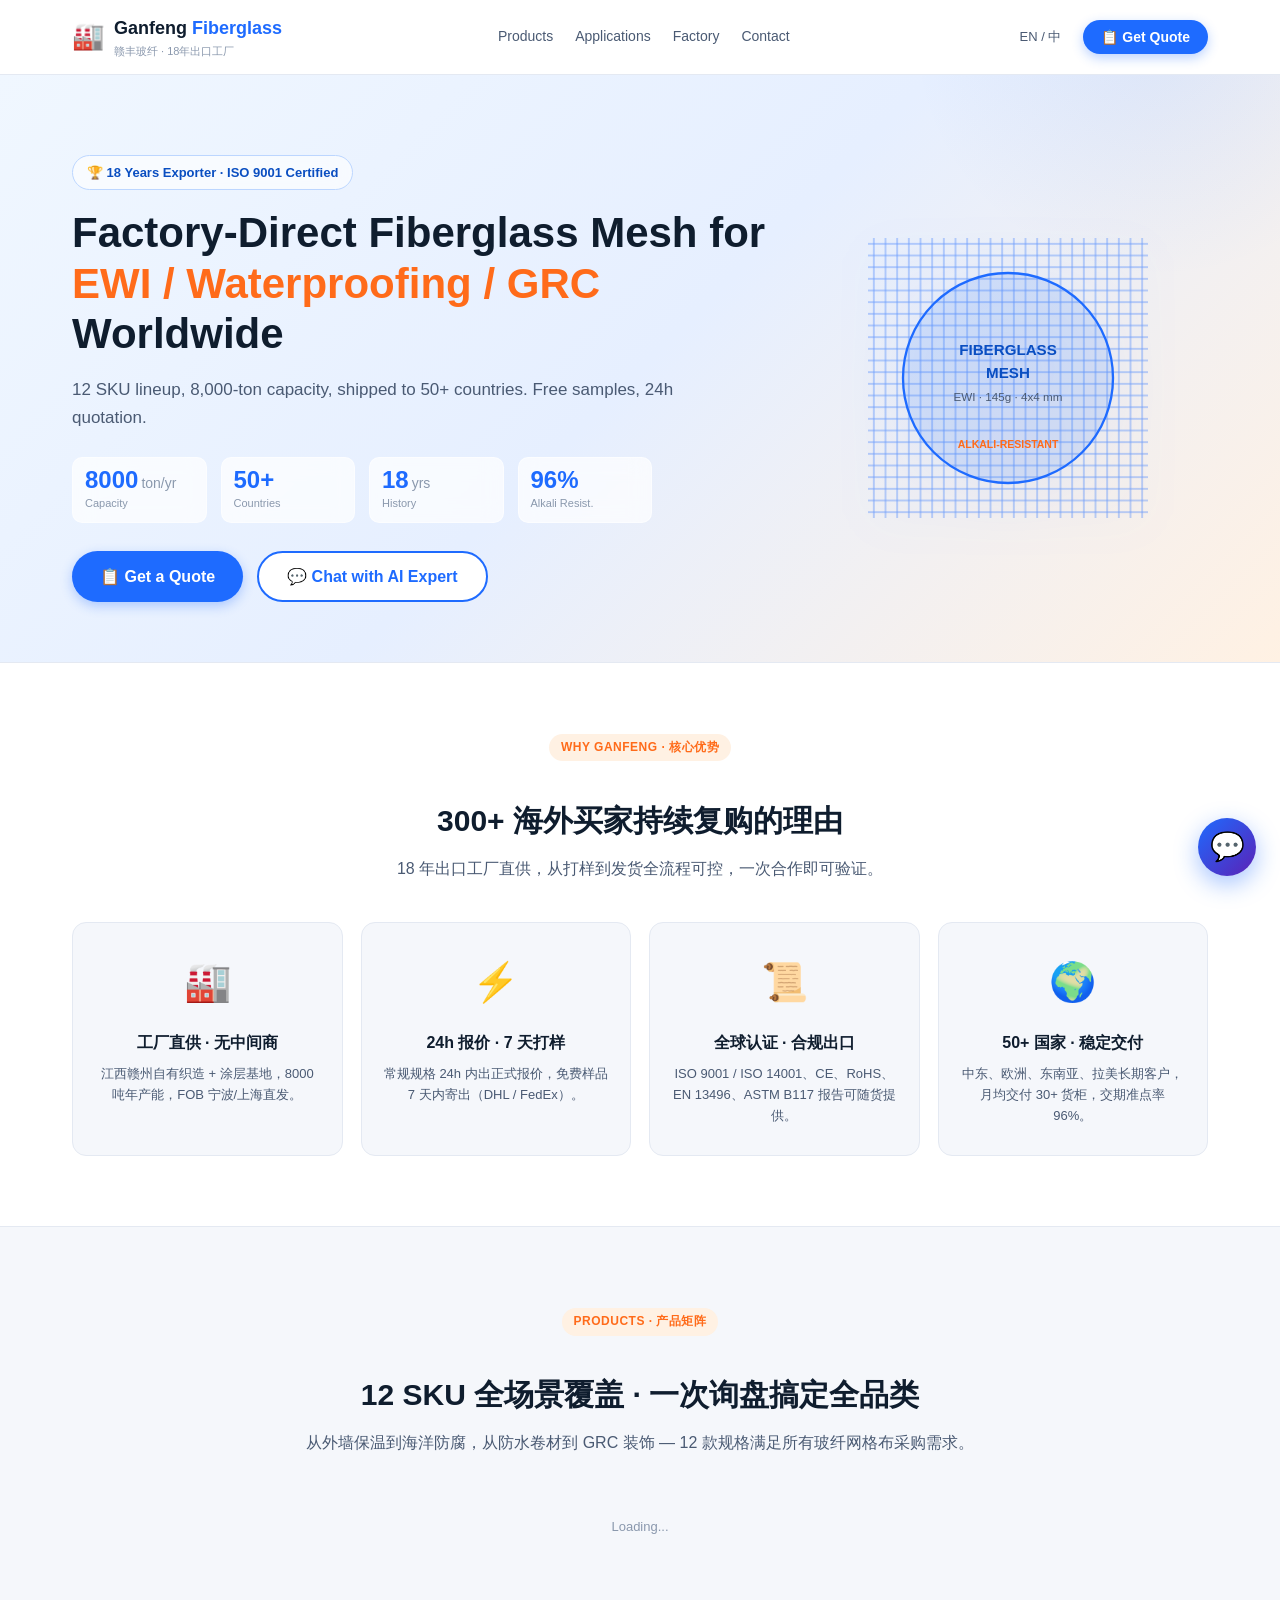
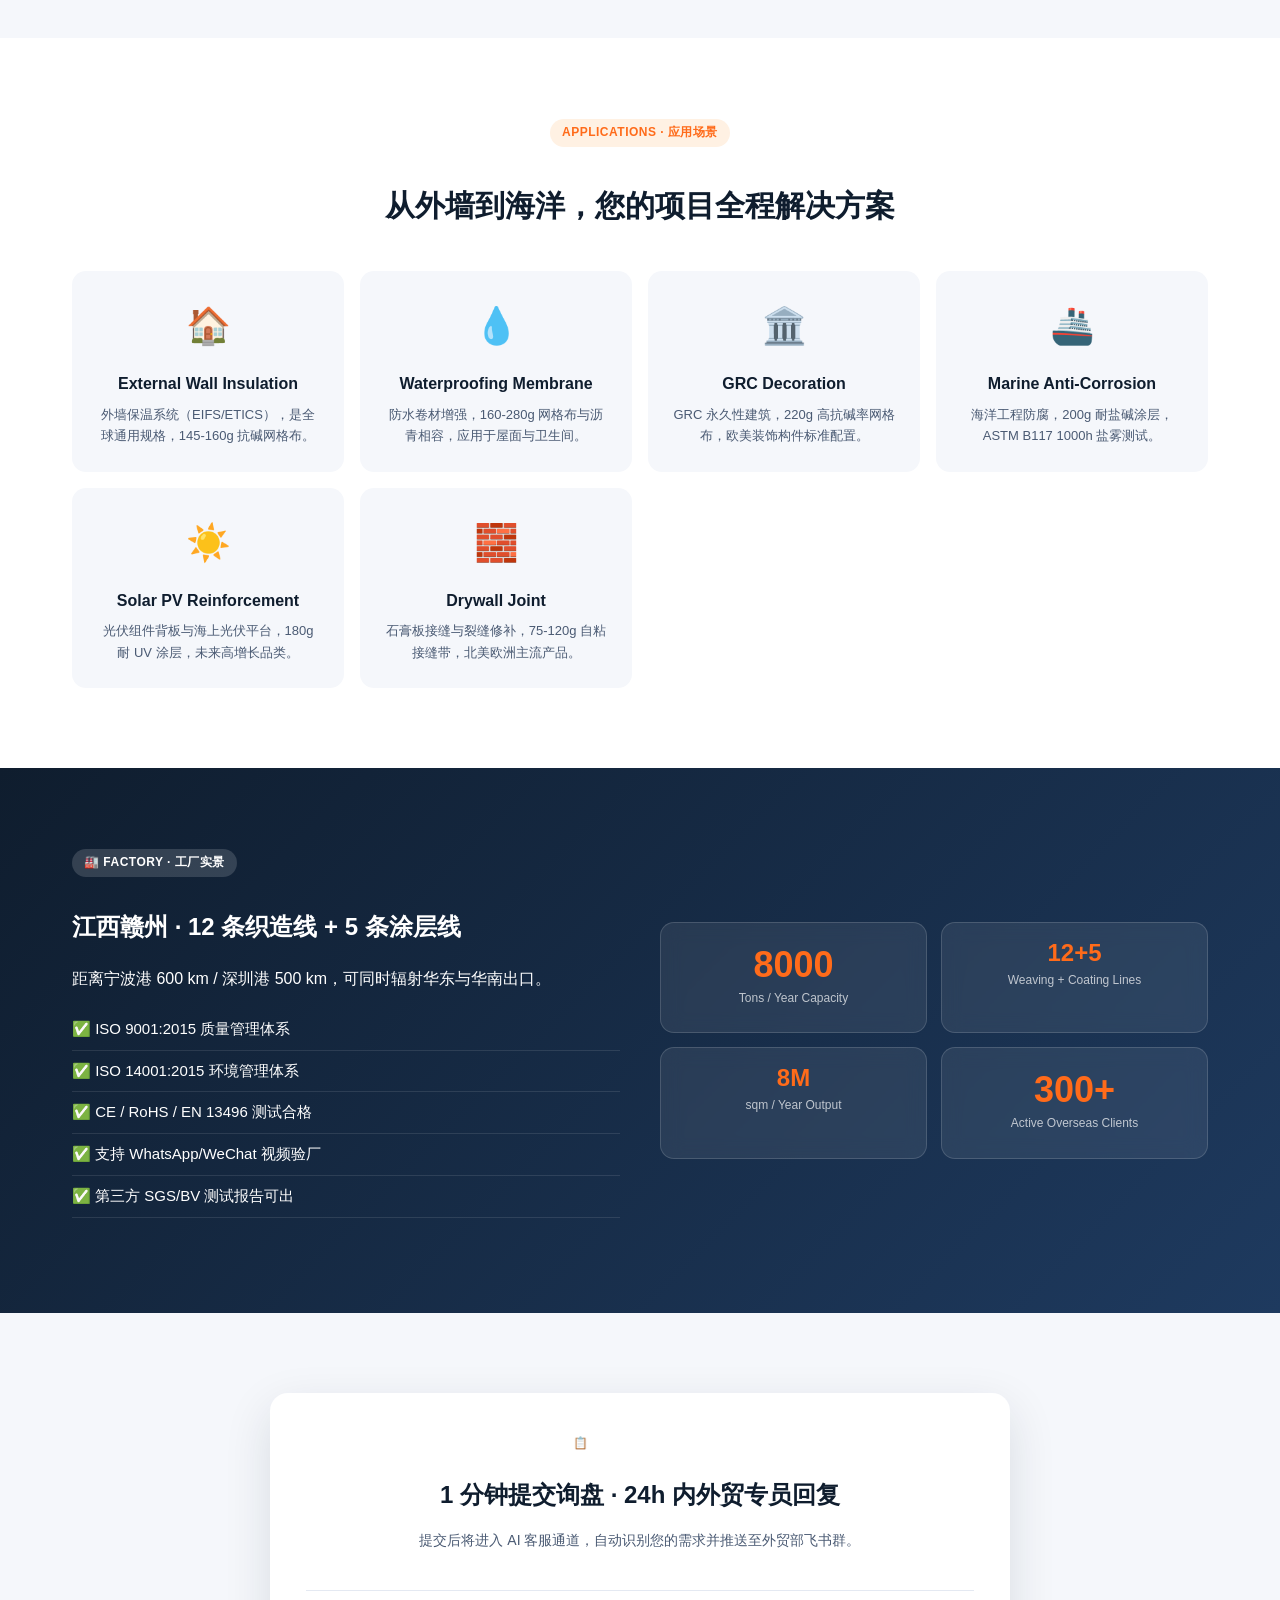
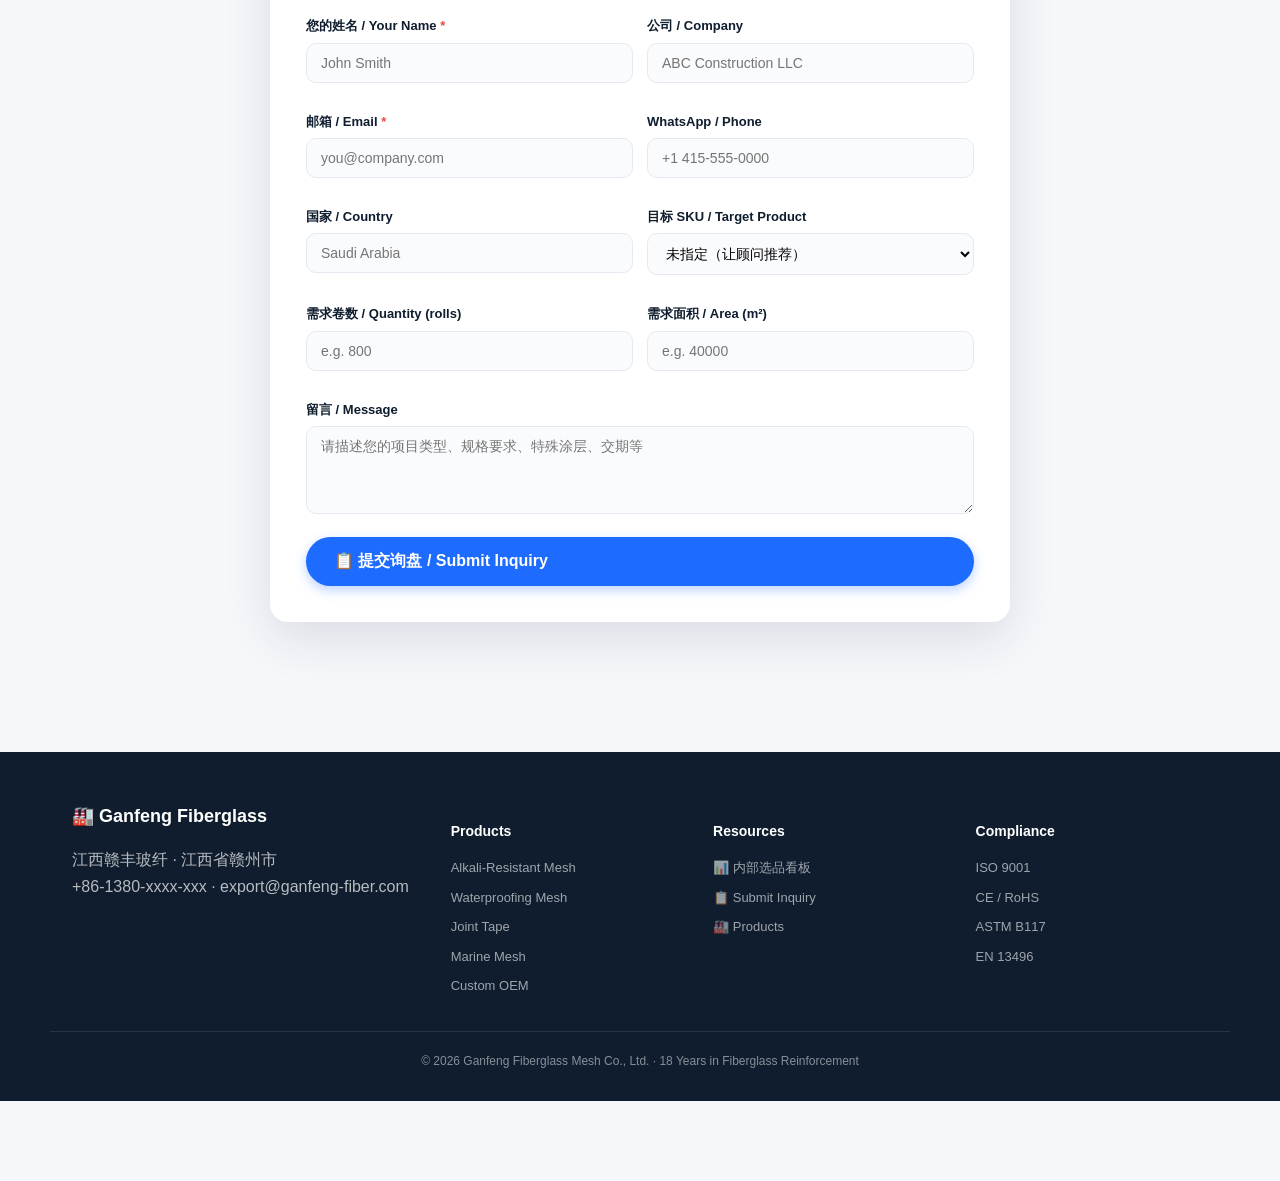
==== templates/index.html @ bb817397 "feat: 赣丰玻纤数据飞轮系统 V1 (Zeabur ready) - Flask 全栈: 独立站 + 管理后台 + 6 个 API - 6 维选品评分引擎 (WEIGHTS 字典 + score_" ====
<!DOCTYPE html>
<html lang="zh-CN">
<head>
<meta charset="UTF-8">
<meta name="viewport" content="width=device-width,initial-scale=1.0">
<meta name="description" content="赣丰玻纤 · 18年玻纤网格布出口工厂，主打外墙保温、防水、GRC、增强等网格布系列。MOQ 200卷起，交期 18 天，FOB 宁波/上海。">
<title>Ganfeng Fiberglass · 赣丰玻纤外贸部</title>
<link rel="stylesheet" href="/static/css/style.css">
</head>
<body>

<!-- ============ HEADER ============ -->
<header class="header">
  <div class="container header-inner">
    <div class="logo">
      <span class="logo-icon">🏭</span>
      <div class="logo-text">
        <div class="logo-name">Ganfeng <span style="color:var(--brand)">Fiberglass</span></div>
        <div class="logo-sub">赣丰玻纤 · 18年出口工厂</div>
      </div>
    </div>
    <nav class="nav-links">
      <a href="#products">Products</a>
      <a href="#scenarios">Applications</a>
      <a href="#factory">Factory</a>
      <a href="#contact">Contact</a>
    </nav>
    <div class="header-actions">
      <button class="btn-ghost" id="lang-toggle">EN / 中</button>
      <button class="btn-primary" onclick="document.getElementById('quote-form').scrollIntoView({behavior:'smooth'})">📋 Get Quote</button>
    </div>
  </div>
</header>

<!-- ============ HERO ============ -->
<section class="hero">
  <div class="container hero-inner">
    <div class="hero-content">
      <span class="hero-badge">🏆 18 Years Exporter · ISO 9001 Certified</span>
      <h1 class="hero-title">
        Factory-Direct Fiberglass Mesh for <span style="color:var(--warm)">EWI / Waterproofing / GRC</span> Worldwide
      </h1>
      <p class="hero-sub">
        12 SKU lineup, 8,000-ton capacity, shipped to 50+ countries. Free samples, 24h quotation.
      </p>
      <div class="hero-stats">
        <div class="stat-item">
          <div class="stat-num">8000<span>ton/yr</span></div>
          <div class="stat-label">Capacity</div>
        </div>
        <div class="stat-item">
          <div class="stat-num">50+</div>
          <div class="stat-label">Countries</div>
        </div>
        <div class="stat-item">
          <div class="stat-num">18<span>yrs</span></div>
          <div class="stat-label">History</div>
        </div>
        <div class="stat-item">
          <div class="stat-num">96%</div>
          <div class="stat-label">Alkali Resist.</div>
        </div>
      </div>
      <div class="hero-cta">
        <button class="btn-primary btn-large" onclick="document.getElementById('quote-form').scrollIntoView({behavior:'smooth'})">
          📋 Get a Quote
        </button>
        <button class="btn-secondary btn-large" onclick="openChat()">
          💬 Chat with AI Expert
        </button>
      </div>
    </div>
    <div class="hero-visual">
      <div class="mesh-illustration">
        <svg viewBox="0 0 240 240" xmlns="http://www.w3.org/2000/svg">
          <defs>
            <pattern id="mesh" width="10" height="10" patternUnits="userSpaceOnUse">
              <path d="M 0 5 L 10 5 M 5 0 L 5 10" stroke="#1e6bff" stroke-width="0.8" opacity="0.6"/>
            </pattern>
          </defs>
          <rect width="240" height="240" fill="url(#mesh)" />
          <circle cx="120" cy="120" r="90" fill="rgba(30,107,255,.12)" stroke="#1e6bff" stroke-width="2"/>
          <text x="120" y="100" text-anchor="middle" font-size="13" font-weight="700" fill="#0a4ec1">FIBERGLASS</text>
          <text x="120" y="120" text-anchor="middle" font-size="13" font-weight="700" fill="#0a4ec1">MESH</text>
          <text x="120" y="140" text-anchor="middle" font-size="10" fill="#4a5a73">EWI · 145g · 4x4 mm</text>
          <text x="120" y="180" text-anchor="middle" font-size="9" fill="#ff6b1a" font-weight="700">ALKALI-RESISTANT</text>
        </svg>
      </div>
    </div>
  </div>
</section>

<!-- ============ WHY CHOOSE US ============ -->
<section class="why-us" id="why-us">
  <div class="container">
    <div class="section-head">
      <span class="section-tag">WHY GANFENG · 核心优势</span>
      <h2>300+ 海外买家持续复购的理由</h2>
      <p>18 年出口工厂直供，从打样到发货全流程可控，一次合作即可验证。</p>
    </div>
    <div class="why-grid">
      <div class="why-card">
        <div class="why-icon">🏭</div>
        <h3>工厂直供 · 无中间商</h3>
        <p>江西赣州自有织造 + 涂层基地，8000 吨年产能，FOB 宁波/上海直发。</p>
      </div>
      <div class="why-card">
        <div class="why-icon">⚡</div>
        <h3>24h 报价 · 7 天打样</h3>
        <p>常规规格 24h 内出正式报价，免费样品 7 天内寄出（DHL / FedEx）。</p>
      </div>
      <div class="why-card">
        <div class="why-icon">📜</div>
        <h3>全球认证 · 合规出口</h3>
        <p>ISO 9001 / ISO 14001、CE、RoHS、EN 13496、ASTM B117 报告可随货提供。</p>
      </div>
      <div class="why-card">
        <div class="why-icon">🌍</div>
        <h3>50+ 国家 · 稳定交付</h3>
        <p>中东、欧洲、东南亚、拉美长期客户，月均交付 30+ 货柜，交期准点率 96%。</p>
      </div>
    </div>
  </div>
</section>

<!-- ============ PRODUCTS ============ -->
<section class="products" id="products">
  <div class="container">
    <div class="section-head">
      <span class="section-tag">PRODUCTS · 产品矩阵</span>
      <h2>12 SKU 全场景覆盖 · 一次询盘搞定全品类</h2>
      <p>从外墙保温到海洋防腐，从防水卷材到 GRC 装饰 — 12 款规格满足所有玻纤网格布采购需求。</p>
    </div>
    <div id="products-grid" class="products-grid">
      <div class="loading">Loading...</div>
    </div>
  </div>
</section>

<!-- ============ SCENARIOS ============ -->
<section class="scenarios" id="scenarios">
  <div class="container">
    <div class="section-head">
      <span class="section-tag">APPLICATIONS · 应用场景</span>
      <h2>从外墙到海洋，您的项目全程解决方案</h2>
    </div>
    <div class="scenarios-grid">
      <div class="scenario-card">
        <div class="scenario-icon">🏠</div>
        <h3>External Wall Insulation</h3>
        <p>外墙保温系统（EIFS/ETICS），是全球通用规格，145-160g 抗碱网格布。</p>
      </div>
      <div class="scenario-card">
        <div class="scenario-icon">💧</div>
        <h3>Waterproofing Membrane</h3>
        <p>防水卷材增强，160-280g 网格布与沥青相容，应用于屋面与卫生间。</p>
      </div>
      <div class="scenario-card">
        <div class="scenario-icon">🏛️</div>
        <h3>GRC Decoration</h3>
        <p>GRC 永久性建筑，220g 高抗碱率网格布，欧美装饰构件标准配置。</p>
      </div>
      <div class="scenario-card">
        <div class="scenario-icon">🚢</div>
        <h3>Marine Anti-Corrosion</h3>
        <p>海洋工程防腐，200g 耐盐碱涂层，ASTM B117 1000h 盐雾测试。</p>
      </div>
      <div class="scenario-card">
        <div class="scenario-icon">☀️</div>
        <h3>Solar PV Reinforcement</h3>
        <p>光伏组件背板与海上光伏平台，180g 耐 UV 涂层，未来高增长品类。</p>
      </div>
      <div class="scenario-card">
        <div class="scenario-icon">🧱</div>
        <h3>Drywall Joint</h3>
        <p>石膏板接缝与裂缝修补，75-120g 自粘接缝带，北美欧洲主流产品。</p>
      </div>
    </div>
  </div>
</section>

<!-- ============ FACTORY ============ -->
<section class="factory" id="factory">
  <div class="container">
    <div class="factory-grid">
      <div class="factory-text">
        <span class="section-tag">🏭 FACTORY · 工厂实景</span>
        <h2>江西赣州 · 12 条织造线 + 5 条涂层线</h2>
        <p>距离宁波港 600 km / 深圳港 500 km，可同时辐射华东与华南出口。</p>
        <ul class="factory-list">
          <li>✅ ISO 9001:2015 质量管理体系</li>
          <li>✅ ISO 14001:2015 环境管理体系</li>
          <li>✅ CE / RoHS / EN 13496 测试合格</li>
          <li>✅ 支持 WhatsApp/WeChat 视频验厂</li>
          <li>✅ 第三方 SGS/BV 测试报告可出</li>
        </ul>
      </div>
      <div class="factory-cards">
        <div class="card-floating">
          <div class="cf-num">8000</div>
          <div class="cf-label">Tons / Year Capacity</div>
        </div>
        <div class="card-floating small">
          <div class="cf-num">12+5</div>
          <div class="cf-label">Weaving + Coating Lines</div>
        </div>
        <div class="card-floating small">
          <div class="cf-num">8M</div>
          <div class="cf-label">sqm / Year Output</div>
        </div>
        <div class="card-floating">
          <div class="cf-num">300+</div>
          <div class="cf-label">Active Overseas Clients</div>
        </div>
      </div>
    </div>
  </div>
</section>

<!-- ============ QUOTE FORM ============ -->
<section class="quote" id="contact">
  <div class="container">
    <div class="quote-card" id="quote-form">
      <div class="quote-head">
        <span class="section-tag" style="background:rgba(255,255,255,.2);color:#fff">📋 INQUIRY · 询盘表单</span>
        <h2>1 分钟提交询盘 · 24h 内外贸专员回复</h2>
        <p>提交后将进入 AI 客服通道，自动识别您的需求并推送至外贸部飞书群。</p>
      </div>
      <form id="inquiryForm">
        <div class="form-row">
          <div class="form-group">
            <label>您的姓名 / Your Name <span>*</span></label>
            <input type="text" name="name" required placeholder="John Smith">
          </div>
          <div class="form-group">
            <label>公司 / Company</label>
            <input type="text" name="company" placeholder="ABC Construction LLC">
          </div>
        </div>
        <div class="form-row">
          <div class="form-group">
            <label>邮箱 / Email <span>*</span></label>
            <input type="email" name="email" required placeholder="you@company.com">
          </div>
          <div class="form-group">
            <label>WhatsApp / Phone</label>
            <input type="text" name="phone" placeholder="+1 415-555-0000">
          </div>
        </div>
        <div class="form-row">
          <div class="form-group">
            <label>国家 / Country</label>
            <input type="text" name="country" placeholder="Saudi Arabia">
          </div>
          <div class="form-group">
            <label>目标 SKU / Target Product</label>
            <select name="sku" id="sku-select">
              <option value="">未指定（让顾问推荐）</option>
            </select>
          </div>
        </div>
        <div class="form-row">
          <div class="form-group">
            <label>需求卷数 / Quantity (rolls)</label>
            <input type="number" name="quantity_rolls" placeholder="e.g. 800">
          </div>
          <div class="form-group">
            <label>需求面积 / Area (m²)</label>
            <input type="number" name="quantity_sqm" placeholder="e.g. 40000">
          </div>
        </div>
        <div class="form-group">
          <label>留言 / Message</label>
          <textarea name="message" rows="4" placeholder="请描述您的项目类型、规格要求、特殊涂层、交期等"></textarea>
        </div>
        <button type="submit" class="btn-primary btn-large" style="width:100%">
          📋 提交询盘 / Submit Inquiry
        </button>
        <div id="inquiry-result" class="inquiry-result"></div>
      </form>
    </div>
  </div>
</section>

<!-- ============ FOOTER ============ -->
<footer class="footer">
  <div class="container footer-grid">
    <div>
      <div class="footer-brand">🏭 Ganfeng Fiberglass</div>
      <p>江西赣丰玻纤 · 江西省赣州市<br>
      +86-1380-xxxx-xxx · export@ganfeng-fiber.com</p>
    </div>
    <div>
      <h4>Products</h4>
      <a href="#products">Alkali-Resistant Mesh</a>
      <a href="#products">Waterproofing Mesh</a>
      <a href="#products">Joint Tape</a>
      <a href="#products">Marine Mesh</a>
      <a href="#products">Custom OEM</a>
    </div>
    <div>
      <h4>Resources</h4>
      <a href="/admin">📊 内部选品看板</a>
      <a href="#contact">📋 Submit Inquiry</a>
      <a href="#products">🏭 Products</a>
    </div>
    <div>
      <h4>Compliance</h4>
      <a>ISO 9001</a>
      <a>CE / RoHS</a>
      <a>ASTM B117</a>
      <a>EN 13496</a>
    </div>
  </div>
  <div class="container footer-meta">
    © 2026 Ganfeng Fiberglass Mesh Co., Ltd. · 18 Years in Fiberglass Reinforcement
  </div>
</footer>

<!-- ============ CHATBOT FLOATING ============ -->
<div id="chat-fab" class="chat-fab" onclick="toggleChat()">
  💬
</div>

<div id="chat-window" class="chat-window">
  <div class="chat-header">
    <div>
      <div class="chat-title">🤖 Ganfeng AI Expert</div>
      <div class="chat-status">● Online · 24h Replies</div>
    </div>
    <button class="chat-close" onclick="toggleChat()">×</button>
  </div>
  <div id="chat-messages" class="chat-messages">
    <div class="msg msg-bot">
      <div class="msg-content">
        👋 Hi! I'm Ganfeng's AI assistant. Ask me about <strong>products, MOQ, samples, lead time, certifications, payment, shipping</strong> — or any question about fiberglass mesh.
        <br><br>
        您可以问我 <strong>产品 / 报价 / 样品 / 交期 / 认证</strong> 等任何问题。
      </div>
    </div>
  </div>
  <div class="chat-quick">
    <button onclick="chatQuick('145g mesh MOQ?')">MOQ 145g?</button>
    <button onclick="chatQuick('Free samples?')">Free Samples?</button>
    <button onclick="chatQuick('Lead time to Saudi')">Lead Time</button>
    <button onclick="chatQuick('Certifications?')">Certs</button>
  </div>
  <form id="chat-form" class="chat-input-row">
    <input type="text" id="chat-input" placeholder="Type your question..." autocomplete="off">
    <button type="submit" class="btn-primary">Send</button>
  </form>
</div>

<script src="/static/js/app.js"></script>
<script src="/static/js/chatbot.js"></script>
</body>
</html>
---- static/css/style.css ----
/* ============================================
   Ganfeng Fiberglass · 独立站全站样式
   原创设计，颜色体系和组件均自定义
   ============================================ */

:root{
  --bg:#f5f7fb;
  --surface:#ffffff;
  --ink:#0f1d2e;
  --ink-2:#4a5a73;
  --ink-3:#8a98ad;
  --line:#e4e9f2;
  --brand:#1e6bff;
  --brand-2:#0a4ec1;
  --brand-light:#e6efff;
  --warm:#ff6b1a;
  --warm-light:#fff1e3;
  --green:#10b981;
  --green-light:#dff7ed;
  --amber:#f59e0b;
  --purple:#8b5cf6;
  --shadow:0 4px 18px rgba(15,29,46,.06);
  --shadow-lg:0 16px 48px rgba(15,29,46,.12);
  --radius:12px;
  --radius-lg:18px;
}

*{box-sizing:border-box}
html,body{margin:0;padding:0;background:var(--bg);color:var(--ink);font-family:-apple-system,BlinkMacSystemFont,"PingFang SC","Microsoft YaHei",sans-serif;line-height:1.65;-webkit-font-smoothing:antialiased}
body{padding-bottom:80px}
a{color:var(--brand);text-decoration:none}
a:hover{text-decoration:underline}
img{max-width:100%}
button{cursor:pointer;font-family:inherit;border:none;background:none}

.container{max-width:1180px;margin:0 auto;padding:0 22px}

/* ===== Buttons ===== */
.btn-primary{display:inline-flex;align-items:center;gap:6px;padding:9px 18px;border-radius:24px;
  background:var(--brand);color:#fff;font-weight:600;font-size:14px;transition:.2s;
  box-shadow:0 4px 12px rgba(30,107,255,.3)}
.btn-primary:hover{background:var(--brand-2);transform:translateY(-1px);box-shadow:0 6px 16px rgba(30,107,255,.4)}
.btn-secondary{display:inline-flex;align-items:center;gap:6px;padding:9px 18px;border-radius:24px;
  background:#fff;color:var(--brand);font-weight:600;font-size:14px;border:2px solid var(--brand);transition:.2s}
.btn-secondary:hover{background:var(--brand-light)}
.btn-ghost{display:inline-flex;align-items:center;gap:4px;padding:7px 14px;border-radius:20px;
  background:transparent;color:var(--ink-2);font-size:13px;font-weight:500}
.btn-ghost:hover{background:var(--line)}
.btn-large{padding:14px 28px;font-size:16px;border-radius:28px}

/* ===== Header ===== */
.header{position:sticky;top:0;background:rgba(255,255,255,.95);backdrop-filter:blur(12px);
  border-bottom:1px solid var(--line);z-index:100;padding:14px 0}
.header-inner{display:flex;align-items:center;gap:24px}
.logo{display:flex;align-items:center;gap:10px;font-size:18px;font-weight:800}
.logo-icon{font-size:26px}
.logo-name{color:var(--ink)}
.logo-sub{font-size:11px;color:var(--ink-3);font-weight:400;margin-top:-2px}
.nav-links{flex:1;display:flex;gap:22px;justify-content:center}
.nav-links a{color:var(--ink-2);font-size:14px;font-weight:500}
.nav-links a:hover{color:var(--brand);text-decoration:none}
.header-actions{display:flex;gap:8px}
@media(max-width:900px){.nav-links{display:none}}

/* ===== Hero ===== */
.hero{background:linear-gradient(135deg,#f0f7ff 0%,#e6efff 50%,#fff1e3 100%);
  padding:80px 0 60px;position:relative;overflow:hidden}
.hero::before{content:"";position:absolute;top:-50%;right:-10%;width:500px;height:500px;
  background:radial-gradient(circle,rgba(30,107,255,.08) 0%,transparent 70%);border-radius:50%}
.hero-inner{display:grid;grid-template-columns:1.4fr .8fr;gap:36px;align-items:center;position:relative}
@media(max-width:900px){.hero-inner{grid-template-columns:1fr}}
.hero-badge{display:inline-block;background:rgba(255,255,255,.6);backdrop-filter:blur(10px);
  padding:6px 14px;border-radius:20px;font-size:13px;font-weight:600;color:var(--brand-2);margin-bottom:18px;border:1px solid #bcd6ff}
.hero-title{font-size:42px;font-weight:800;line-height:1.2;margin:0 0 14px}
@media(max-width:700px){.hero-title{font-size:30px}}
.hero-sub{font-size:17px;color:var(--ink-2);max-width:620px;margin-bottom:24px}
.hero-stats{display:grid;grid-template-columns:repeat(4,1fr);gap:14px;margin-bottom:28px;max-width:580px}
@media(max-width:700px){.hero-stats{grid-template-columns:repeat(2,1fr)}}
.stat-item{background:rgba(255,255,255,.7);backdrop-filter:blur(10px);border-radius:10px;padding:10px 12px;border:1px solid rgba(255,255,255,.5)}
.stat-num{font-size:24px;font-weight:800;color:var(--brand);line-height:1}
.stat-num span{font-size:14px;font-weight:500;color:var(--ink-3);margin-left:3px}
.stat-label{font-size:11px;color:var(--ink-3);margin-top:2px}
.hero-cta{display:flex;gap:14px;flex-wrap:wrap}
.mesh-illustration{display:flex;justify-content:center;align-items:center}
.mesh-illustration svg{max-width:280px;filter:drop-shadow(0 8px 24px rgba(30,107,255,.2))}

/* ===== Why Choose Us ===== */
.why-us{padding:70px 0;background:#fff;border-top:1px solid var(--line);border-bottom:1px solid var(--line)}
.why-grid{display:grid;grid-template-columns:repeat(4,1fr);gap:18px}
@media(max-width:900px){.why-grid{grid-template-columns:repeat(2,1fr)}}
@media(max-width:500px){.why-grid{grid-template-columns:1fr}}
.why-card{background:var(--bg);border-radius:14px;padding:28px 22px;border:1px solid var(--line);transition:.2s;text-align:center}
.why-card:hover{border-color:var(--brand);transform:translateY(-3px);box-shadow:var(--shadow)}
.why-icon{font-size:38px;margin-bottom:12px}
.why-card h3{font-size:16px;font-weight:700;margin-bottom:8px;color:var(--ink)}
.why-card p{font-size:13px;color:var(--ink-2);margin:0;line-height:1.6}

/* ===== Sourcing Preview (deprecated: now internal only in /admin) ===== */
.sourcing-preview{padding:50px 0;background:#fff;border-top:1px solid var(--line);border-bottom:1px solid var(--line)}
.sourcing-inner{text-align:center}
.sp-tag{display:inline-block;background:var(--brand-light);color:var(--brand);padding:5px 12px;border-radius:20px;font-size:12px;font-weight:600;margin-bottom:10px}
.sp-title{font-size:28px;font-weight:800;margin-bottom:8px}
.sp-sub{color:var(--ink-2);margin-bottom:30px}
.sp-list{display:grid;grid-template-columns:repeat(auto-fit,minmax(220px,1fr));gap:14px;max-width:1000px;margin:0 auto 24px;text-align:left}
.sp-card{background:var(--bg);border-radius:10px;padding:14px;border:1px solid var(--line);transition:.2s;cursor:pointer}
.sp-card:hover{border-color:var(--brand);transform:translateY(-2px);box-shadow:var(--shadow)}
.sp-rank{display:inline-block;background:var(--brand);color:#fff;border-radius:50%;width:24px;height:24px;text-align:center;line-height:24px;font-size:12px;font-weight:700;margin-bottom:8px}
.sp-rank.gold{background:var(--warm)}
.sp-rank.silver{background:#94a3b8}
.sp-rank.bronze{background:#b45309}
.sp-name{font-size:13px;font-weight:600;color:var(--ink);margin-bottom:6px;line-height:1.4}
.sp-score{font-size:22px;font-weight:800;color:var(--brand);line-height:1}
.sp-tag2{display:inline-block;background:var(--warm-light);color:var(--warm);padding:2px 8px;border-radius:4px;font-size:10px;font-weight:600;margin-left:4px}
.sp-tier{font-size:11px;color:var(--ink-3);margin-top:4px}
.sp-more{display:inline-block;color:var(--brand);font-weight:600;font-size:14px}
.sp-more:hover{text-decoration:underline}

/* ===== Section Common ===== */
.section-head{text-align:center;margin-bottom:40px}
.section-tag{display:inline-block;background:var(--warm-light);color:var(--warm);padding:4px 12px;border-radius:20px;font-size:12px;font-weight:700;letter-spacing:.5px;margin-bottom:10px}
.section-head h2{font-size:30px;font-weight:800;margin-bottom:10px}
.section-head p{color:var(--ink-2);max-width:680px;margin:0 auto}

/* ===== Products ===== */
.products{padding:80px 0}
.products-grid{display:grid;grid-template-columns:repeat(auto-fit,minmax(280px,1fr));gap:18px}
.product-card{background:#fff;border:1px solid var(--line);border-radius:14px;padding:20px;transition:.2s;position:relative}
.product-card:hover{border-color:var(--brand);box-shadow:var(--shadow-lg);transform:translateY(-3px)}
.product-card .pc-sku{font-size:11px;color:var(--ink-3);font-family:monospace;background:var(--bg);padding:2px 6px;border-radius:4px;display:inline-block;margin-bottom:8px}
.product-card .pc-name{font-size:15px;font-weight:700;color:var(--ink);margin-bottom:10px;line-height:1.4}
.product-card .pc-spec{display:grid;grid-template-columns:1fr 1fr;gap:6px;font-size:12px;color:var(--ink-2);margin-bottom:12px}
.product-card .pc-spec div{display:flex;justify-content:space-between;padding:5px 0;border-bottom:1px dashed var(--line)}
.product-card .pc-spec div:last-child{border-bottom:none}
.product-card .pc-spec strong{color:var(--ink);font-weight:600}
.pc-tag-row{display:flex;flex-wrap:wrap;gap:4px;margin-bottom:12px}
.pc-tag{font-size:10px;background:var(--bg);color:var(--ink-2);padding:2px 7px;border-radius:3px}
.pc-tag.app{background:var(--green-light);color:var(--green)}
.pc-action{display:flex;justify-content:space-between;align-items:center;padding-top:10px;border-top:1px solid var(--line)}
.pc-price{font-size:13px}
.pc-price strong{color:var(--brand);font-size:15px}
.pc-moq{font-size:11px;color:var(--ink-3)}
.pc-quote{font-size:12px;font-weight:600;color:var(--brand)}

/* ===== Scenarios ===== */
.scenarios{padding:80px 0;background:#fff}
.scenarios-grid{display:grid;grid-template-columns:repeat(auto-fit,minmax(220px,1fr));gap:16px}
.scenario-card{background:var(--bg);border-radius:14px;padding:24px;text-align:center;border:1px solid transparent;transition:.2s}
.scenario-card:hover{background:#fff;border-color:var(--brand);transform:translateY(-3px);box-shadow:var(--shadow)}
.scenario-icon{font-size:36px;margin-bottom:10px}
.scenario-card h3{font-size:16px;font-weight:700;margin-bottom:6px}
.scenario-card p{font-size:13px;color:var(--ink-2);margin:0}

/* ===== Factory ===== */
.factory{padding:80px 0;background:linear-gradient(135deg,#0f1d2e 0%,#1e3a5f 100%);color:#fff}
.factory .section-tag{background:rgba(255,255,255,.15);color:#fff}
.factory .section-head{text-align:left}
.factory .section-head h2{color:#fff}
.factory .section-head p{color:rgba(255,255,255,.8)}
.factory-grid{display:grid;grid-template-columns:1fr 1fr;gap:40px;align-items:center}
@media(max-width:900px){.factory-grid{grid-template-columns:1fr}}
.factory-list{list-style:none;padding:0;font-size:15px}
.factory-list li{padding:8px 0;border-bottom:1px solid rgba(255,255,255,.1)}
.factory-cards{display:grid;grid-template-columns:1fr 1fr;gap:14px}
.card-floating{background:rgba(255,255,255,.08);backdrop-filter:blur(10px);border:1px solid rgba(255,255,255,.15);border-radius:14px;padding:24px;text-align:center}
.card-floating.small{padding:18px}
.cf-num{font-size:36px;font-weight:800;color:var(--warm);line-height:1}
.card-floating.small .cf-num{font-size:24px}
.cf-label{font-size:12px;color:rgba(255,255,255,.7);margin-top:6px}

/* ===== Quote ===== */
.quote{padding:80px 0;background:var(--bg)}
.quote-card{background:#fff;border-radius:18px;padding:36px;box-shadow:var(--shadow-lg);max-width:740px;margin:0 auto}
.quote-head{text-align:center;margin-bottom:24px;padding-bottom:24px;border-bottom:1px solid var(--line)}
.quote-head h2{font-size:24px;margin:8px 0 6px}
.quote-head p{color:var(--ink-2);font-size:14px}
.form-row{display:grid;grid-template-columns:1fr 1fr;gap:14px;margin-bottom:14px}
@media(max-width:700px){.form-row{grid-template-columns:1fr}}
.form-group{margin-bottom:14px}
.form-group label{display:block;font-size:13px;font-weight:600;color:var(--ink);margin-bottom:6px}
.form-group label span{color:#ef4444}
.form-group input, .form-group select, .form-group textarea{
  width:100%;padding:11px 14px;border:1px solid var(--line);border-radius:10px;
  font-size:14px;font-family:inherit;transition:.2s;background:#fafbfd
}
.form-group input:focus, .form-group select:focus, .form-group textarea:focus{
  outline:none;border-color:var(--brand);background:#fff;box-shadow:0 0 0 3px rgba(30,107,255,.1)
}
.form-group textarea{resize:vertical}
.inquiry-result{margin-top:14px;padding:14px;border-radius:10px;font-size:14px;display:none}
.inquiry-result.ok{display:block;background:var(--green-light);color:var(--green);border:1px solid var(--green)}
.inquiry-result.err{display:block;background:#fee;color:#c00;border:1px solid #fcc}

/* ===== Footer ===== */
.footer{background:var(--ink);color:rgba(255,255,255,.7);padding:50px 0 30px;margin-top:50px}
.footer-grid{display:grid;grid-template-columns:1.5fr 1fr 1fr 1fr;gap:30px;padding-bottom:30px;border-bottom:1px solid rgba(255,255,255,.1)}
@media(max-width:700px){.footer-grid{grid-template-columns:1fr 1fr}}
.footer-brand{color:#fff;font-size:18px;font-weight:800;margin-bottom:8px}
.footer h4{color:#fff;margin-bottom:10px;font-size:14px}
.footer a{display:block;padding:4px 0;font-size:13px;color:rgba(255,255,255,.6)}
.footer a:hover{color:#fff}
.footer-meta{padding-top:20px;text-align:center;font-size:12px;color:rgba(255,255,255,.5)}

/* ===== Chat FAB & Window ===== */
.chat-fab{position:fixed;bottom:24px;right:24px;width:58px;height:58px;border-radius:50%;
  background:linear-gradient(135deg,#1e6bff 0%,#5b21b6 100%);color:#fff;
  display:flex;align-items:center;justify-content:center;font-size:28px;
  box-shadow:0 8px 24px rgba(30,107,255,.4);cursor:pointer;z-index:200;transition:.2s}
.chat-fab:hover{transform:scale(1.08);box-shadow:0 12px 32px rgba(30,107,255,.5)}

.chat-window{position:fixed;bottom:96px;right:24px;width:380px;max-height:600px;height:560px;
  background:#fff;border-radius:16px;box-shadow:var(--shadow-lg);overflow:hidden;
  display:none;flex-direction:column;z-index:200;border:1px solid var(--line)}
.chat-window.show{display:flex}
.chat-header{background:linear-gradient(135deg,#1e6bff 0%,#5b21b6 100%);color:#fff;padding:14px 16px;display:flex;justify-content:space-between;align-items:center}
.chat-title{font-weight:700;font-size:15px}
.chat-status{font-size:11px;opacity:.85;margin-top:2px}
.chat-close{background:rgba(255,255,255,.2);color:#fff;width:30px;height:30px;border-radius:50%;font-size:18px;line-height:1;display:flex;align-items:center;justify-content:center}
.chat-close:hover{background:rgba(255,255,255,.3)}

.chat-messages{flex:1;overflow-y:auto;padding:14px;background:#fafbfd}
.msg{margin-bottom:10px;display:flex}
.msg-content{max-width:80%;padding:10px 14px;border-radius:14px;font-size:13px;line-height:1.5;word-break:break-word}
.msg-bot .msg-content{background:#fff;border:1px solid var(--line);border-top-left-radius:4px}
.msg-user{margin-left:auto}
.msg-user .msg-content{background:var(--brand);color:#fff;border-top-right-radius:4px}
.msg-content strong{color:var(--brand-2)}
.msg-user .msg-content strong{color:#fff}
.msg-content code{background:#f3f4f6;padding:1px 5px;border-radius:3px;font-size:12px}

.chat-quick{display:flex;gap:6px;padding:8px 12px;background:#fff;border-top:1px solid var(--line);flex-wrap:wrap}
.chat-quick button{font-size:11px;padding:5px 10px;background:var(--brand-light);color:var(--brand);
  border-radius:14px;font-weight:500}
.chat-quick button:hover{background:var(--brand);color:#fff}

.chat-input-row{display:flex;gap:8px;padding:10px 12px;background:#fff;border-top:1px solid var(--line)}
.chat-input-row input{flex:1;padding:9px 12px;border:1px solid var(--line);border-radius:20px;font-size:13px}
.chat-input-row input:focus{outline:none;border-color:var(--brand)}
.chat-input-row button{border-radius:20px;padding:9px 16px;font-size:13px}

/* ===== Admin ===== */
.admin-wrap{padding:20px;max-width:1280px;margin:0 auto}
.admin-header{display:flex;justify-content:space-between;align-items:center;margin-bottom:24px;padding-bottom:18px;border-bottom:2px solid var(--ink)}
.admin-header h1{font-size:24px;display:flex;align-items:center;gap:10px}
.admin-tag{font-size:11px;background:var(--brand);color:#fff;padding:4px 10px;border-radius:14px;font-weight:600}
.admin-grid{display:grid;grid-template-columns:repeat(4,1fr);gap:14px;margin-bottom:24px}
@media(max-width:900px){.admin-grid{grid-template-columns:repeat(2,1fr)}}
.admin-stat{background:#fff;border-radius:12px;padding:18px;border:1px solid var(--line)}
.admin-stat .label{font-size:12px;color:var(--ink-3);margin-bottom:8px;text-transform:uppercase;letter-spacing:.5px;font-weight:600}
.admin-stat .num{font-size:32px;font-weight:800;color:var(--ink)}
.admin-stat .change{font-size:11px;color:var(--green);margin-top:4px}
.admin-section{background:#fff;border-radius:14px;padding:22px;margin-bottom:22px;border:1px solid var(--line)}
.admin-section h2{font-size:18px;margin-bottom:16px;display:flex;align-items:center;gap:8px}
.admin-section h2::before{content:"";display:inline-block;width:4px;height:18px;background:var(--brand);border-radius:2px}
.admin-table{width:100%;border-collapse:collapse;font-size:13px}
.admin-table th, .admin-table td{padding:10px 12px;text-align:left;border-bottom:1px solid var(--line)}
.admin-table th{background:#f7f9fc;font-weight:600;color:var(--ink-2);font-size:11px;text-transform:uppercase;letter-spacing:.5px}
.admin-table tr:hover{background:#fafbfd}
.score-bar{height:6px;background:#f3f4f6;border-radius:3px;overflow:hidden}
.score-bar-fill{height:100%;background:linear-gradient(90deg,var(--brand) 0%,var(--green) 100%);border-radius:3px}
.tier-badge{display:inline-block;padding:2px 8px;border-radius:12px;font-size:11px;font-weight:700}
.tier-T1{background:var(--warm-light);color:var(--warm)}
.tier-T2{background:#e0f7fa;color:var(--brand)}
.tier-T3{background:#f3f4f6;color:#6b7280}
.tier-T4{background:#fee;color:#c00}
.country-bar{display:flex;align-items:center;gap:8px;margin-bottom:6px}
.country-bar .cb-name{width:120px;font-size:13px}
.country-bar .cb-track{flex:1;height:18px;background:#f3f4f6;border-radius:4px;overflow:hidden}
.country-bar .cb-fill{height:100%;background:linear-gradient(90deg,var(--brand) 0%,var(--purple) 100%);border-radius:4px}
.country-bar .cb-num{width:36px;text-align:right;font-size:12px;font-weight:600}

.loading{text-align:center;padding:20px;color:var(--ink-3);font-size:13px}

/* ===== Floating ref to admin ===== */
.admin-link{position:fixed;top:12px;right:12px;background:rgba(0,0,0,.7);color:#fff;padding:6px 12px;border-radius:14px;font-size:11px;z-index:50;text-decoration:none}
.admin-link:hover{background:var(--brand);color:#fff;text-decoration:none}
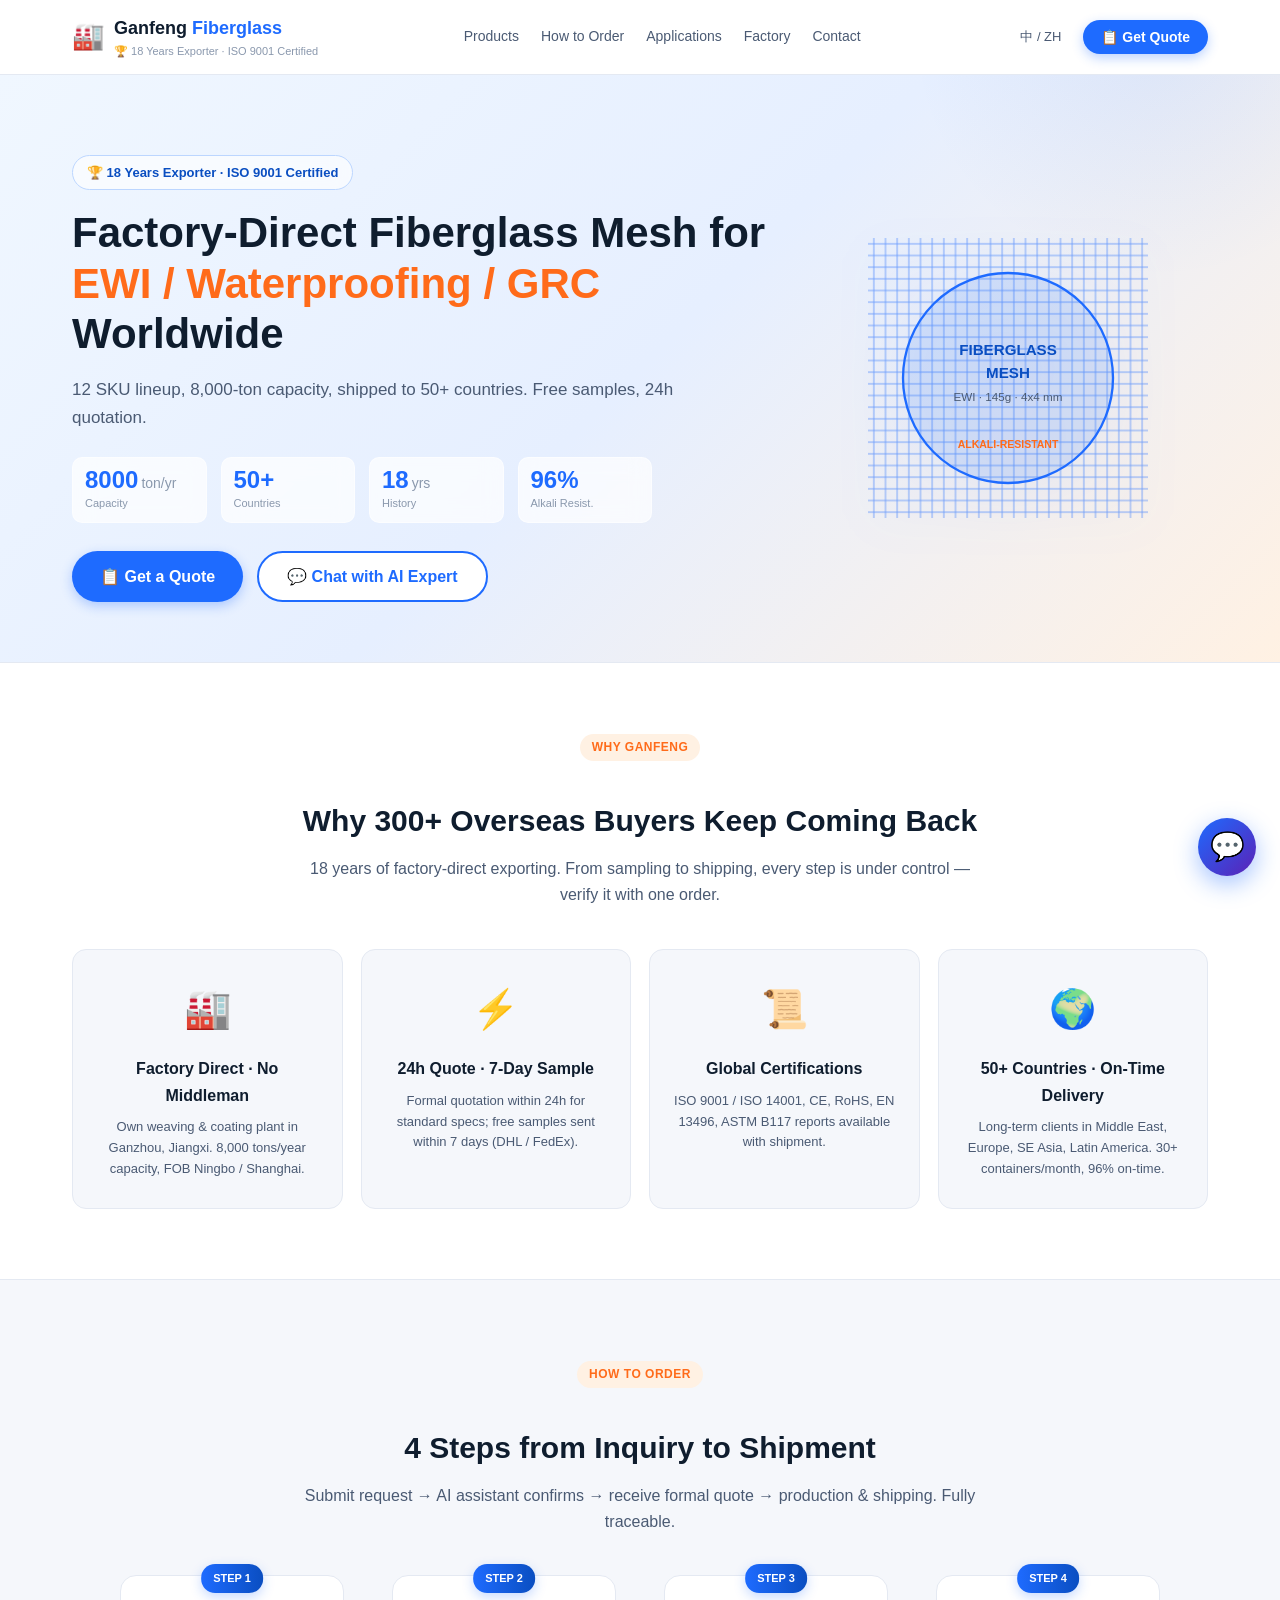
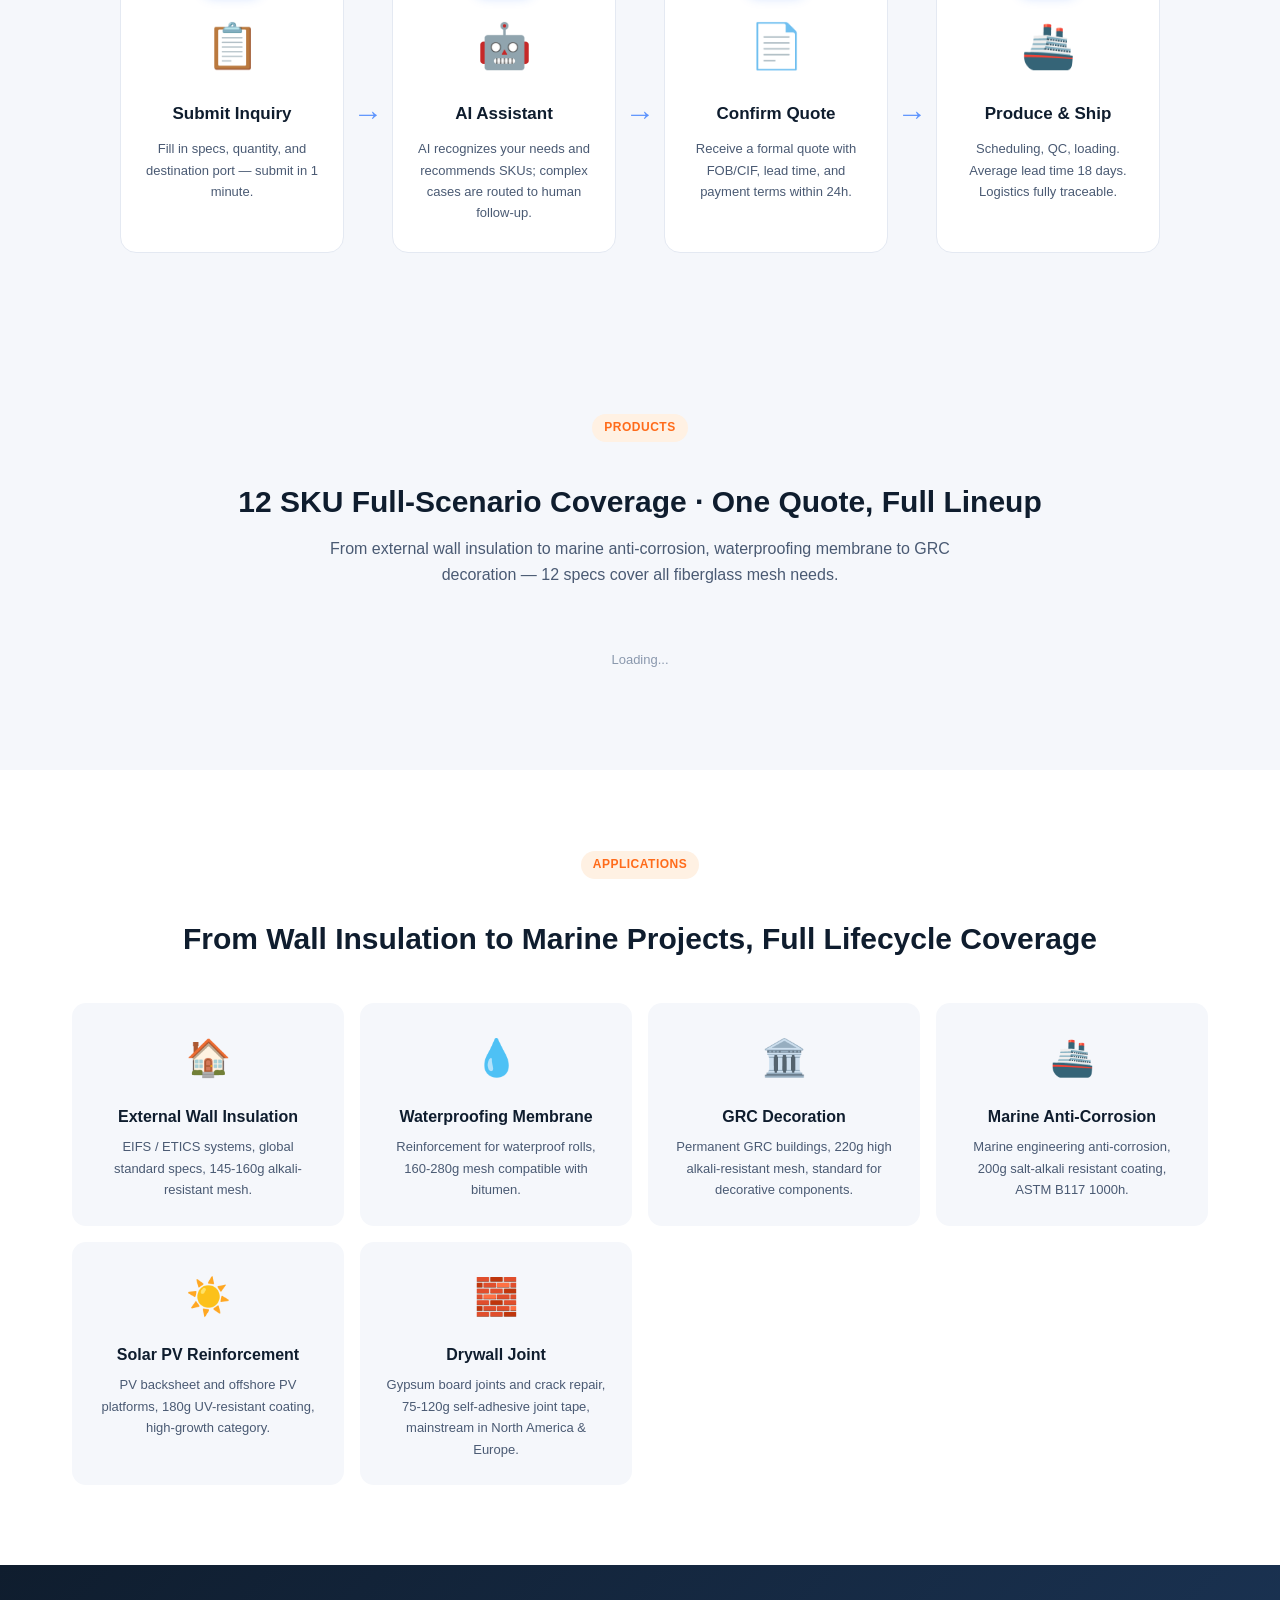
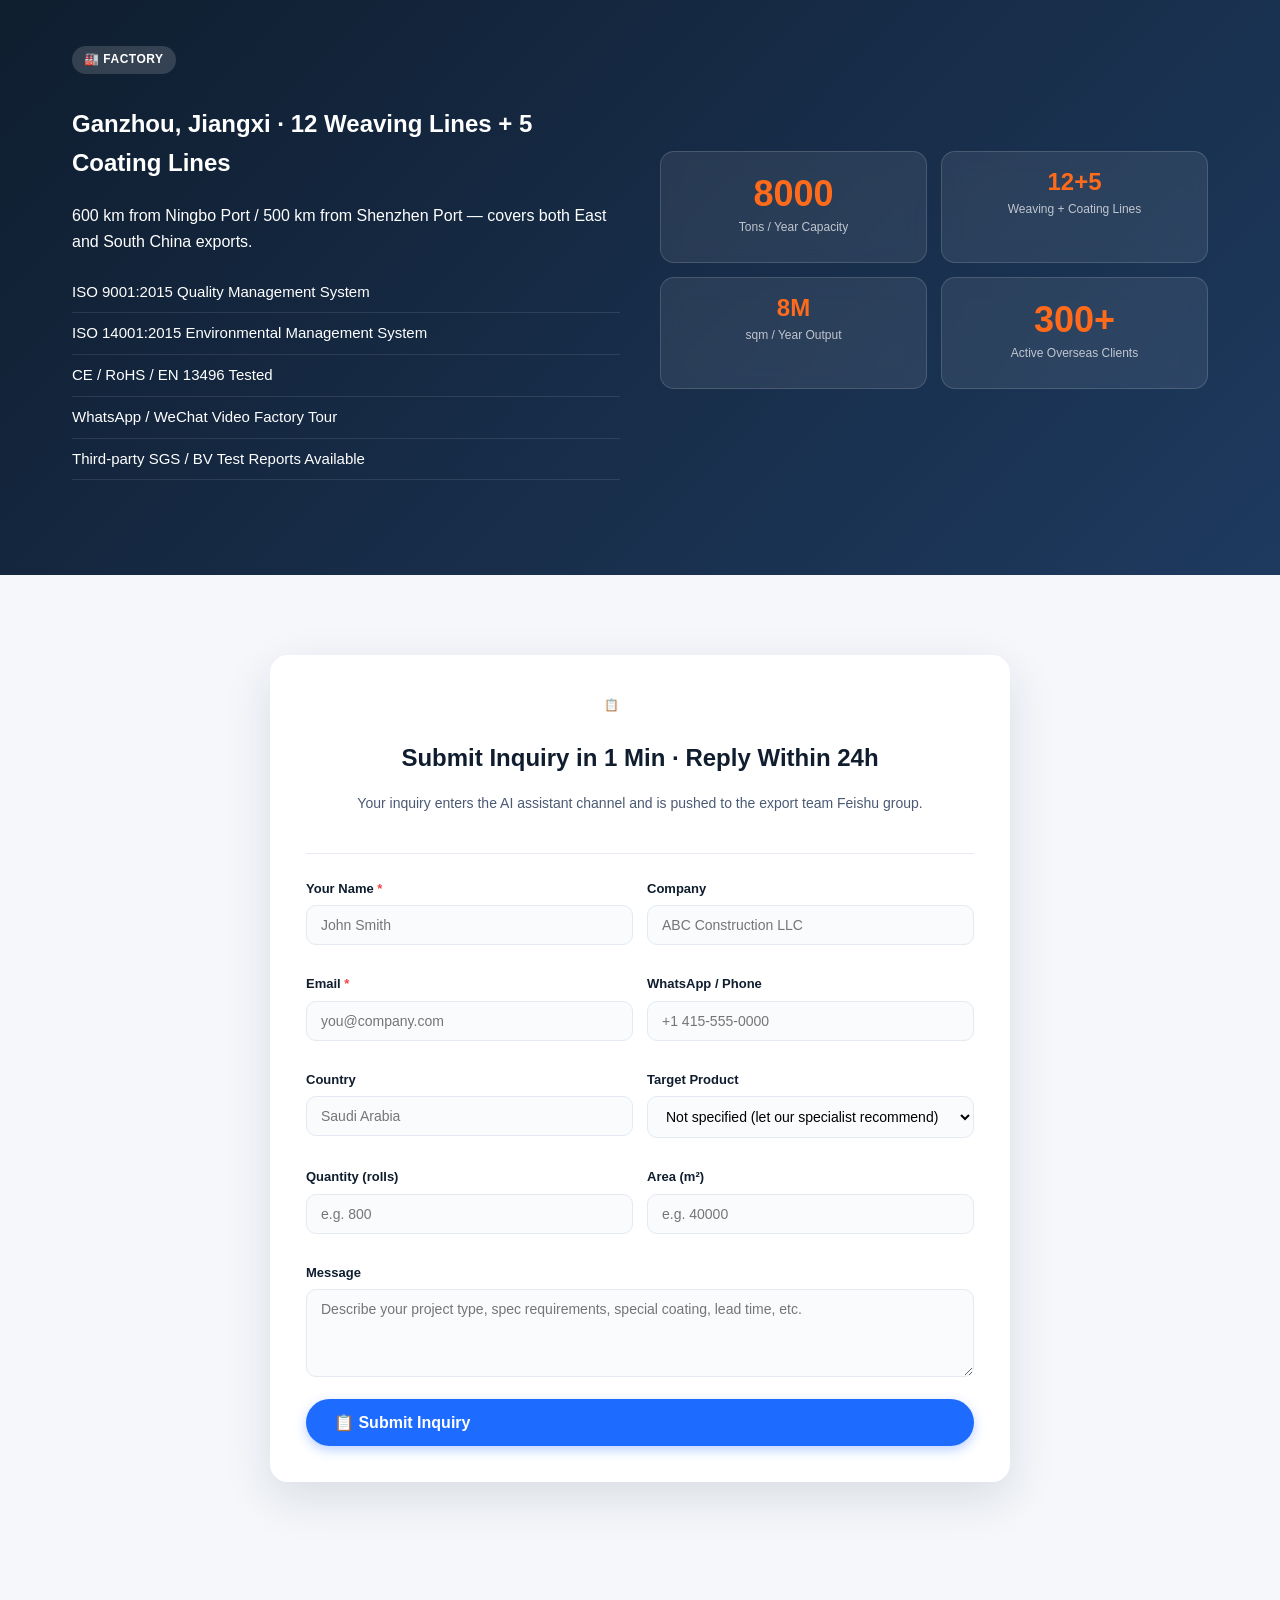
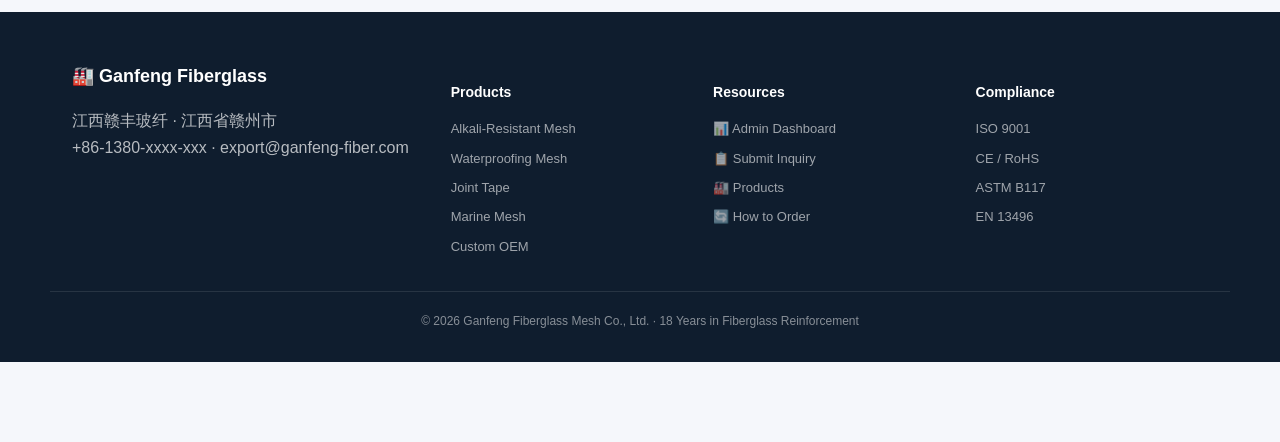
==== commit db342598: "feat: 集成 DeepSeek AI 客服 + 选品推荐引擎 - chatbot_engine: DeepSeek LLM 驱动的 RAG 客服，FAQ 知识库 + 意图识别 + 降级模板 - s" ====
--- a/templates/index.html
+++ b/templates/index.html
@@ -1,10 +1,10 @@
 <!DOCTYPE html>
-<html lang="zh-CN">
+<html lang="en">
 <head>
 <meta charset="UTF-8">
 <meta name="viewport" content="width=device-width,initial-scale=1.0">
-<meta name="description" content="赣丰玻纤 · 18年玻纤网格布出口工厂，主打外墙保温、防水、GRC、增强等网格布系列。MOQ 200卷起，交期 18 天，FOB 宁波/上海。">
-<title>Ganfeng Fiberglass · 赣丰玻纤外贸部</title>
+<meta name="description" content="Ganfeng Fiberglass · 18 Years Fiberglass Mesh Exporter. Factory-direct EWI, waterproofing, GRC mesh. 12 SKU, free samples, 24h quotation.">
+<title>Ganfeng Fiberglass · Fiberglass Mesh Exporter</title>
 <link rel="stylesheet" href="/static/css/style.css">
 </head>
 <body>
@@ -16,18 +16,19 @@
       <span class="logo-icon">🏭</span>
       <div class="logo-text">
         <div class="logo-name">Ganfeng <span style="color:var(--brand)">Fiberglass</span></div>
-        <div class="logo-sub">赣丰玻纤 · 18年出口工厂</div>
+        <div class="logo-sub" data-i18n="heroBadge">🏆 18 Years Exporter · ISO 9001 Certified</div>
       </div>
     </div>
     <nav class="nav-links">
-      <a href="#products">Products</a>
-      <a href="#scenarios">Applications</a>
-      <a href="#factory">Factory</a>
-      <a href="#contact">Contact</a>
+      <a href="#products" data-i18n="navProducts">Products</a>
+      <a href="#process" data-i18n="navHowToOrder">How to Order</a>
+      <a href="#scenarios" data-i18n="navApplications">Applications</a>
+      <a href="#factory" data-i18n="navFactory">Factory</a>
+      <a href="#contact" data-i18n="navContact">Contact</a>
     </nav>
     <div class="header-actions">
-      <button class="btn-ghost" id="lang-toggle">EN / 中</button>
-      <button class="btn-primary" onclick="document.getElementById('quote-form').scrollIntoView({behavior:'smooth'})">📋 Get Quote</button>
+      <button class="btn-ghost" id="lang-toggle">中 / ZH</button>
+      <button class="btn-primary" onclick="document.getElementById('quote-form').scrollIntoView({behavior:'smooth'})" data-i18n="getQuote">📋 Get Quote</button>
     </div>
   </div>
 </header>
@@ -36,36 +37,36 @@
 <section class="hero">
   <div class="container hero-inner">
     <div class="hero-content">
-      <span class="hero-badge">🏆 18 Years Exporter · ISO 9001 Certified</span>
-      <h1 class="hero-title">
+      <span class="hero-badge" data-i18n="heroBadge">🏆 18 Years Exporter · ISO 9001 Certified</span>
+      <h1 class="hero-title" data-i18n="heroTitle">
         Factory-Direct Fiberglass Mesh for <span style="color:var(--warm)">EWI / Waterproofing / GRC</span> Worldwide
       </h1>
-      <p class="hero-sub">
+      <p class="hero-sub" data-i18n="heroSub">
         12 SKU lineup, 8,000-ton capacity, shipped to 50+ countries. Free samples, 24h quotation.
       </p>
       <div class="hero-stats">
         <div class="stat-item">
           <div class="stat-num">8000<span>ton/yr</span></div>
-          <div class="stat-label">Capacity</div>
+          <div class="stat-label" data-i18n="capacity">Capacity</div>
         </div>
         <div class="stat-item">
           <div class="stat-num">50+</div>
-          <div class="stat-label">Countries</div>
+          <div class="stat-label" data-i18n="countries">Countries</div>
         </div>
         <div class="stat-item">
           <div class="stat-num">18<span>yrs</span></div>
-          <div class="stat-label">History</div>
+          <div class="stat-label" data-i18n="history">History</div>
         </div>
         <div class="stat-item">
           <div class="stat-num">96%</div>
-          <div class="stat-label">Alkali Resist.</div>
+          <div class="stat-label" data-i18n="alkali">Alkali Resist.</div>
         </div>
       </div>
       <div class="hero-cta">
-        <button class="btn-primary btn-large" onclick="document.getElementById('quote-form').scrollIntoView({behavior:'smooth'})">
+        <button class="btn-primary btn-large" onclick="document.getElementById('quote-form').scrollIntoView({behavior:'smooth'})" data-i18n="ctaQuote">
           📋 Get a Quote
         </button>
-        <button class="btn-secondary btn-large" onclick="openChat()">
+        <button class="btn-secondary btn-large" onclick="openChat()" data-i18n="ctaChat">
           💬 Chat with AI Expert
         </button>
       </div>
@@ -94,30 +95,70 @@
 <section class="why-us" id="why-us">
   <div class="container">
     <div class="section-head">
-      <span class="section-tag">WHY GANFENG · 核心优势</span>
-      <h2>300+ 海外买家持续复购的理由</h2>
-      <p>18 年出口工厂直供，从打样到发货全流程可控，一次合作即可验证。</p>
+      <span class="section-tag" data-i18n="whyTag">WHY GANFENG</span>
+      <h2 data-i18n="whyTitle">Why 300+ Overseas Buyers Keep Coming Back</h2>
+      <p data-i18n="whySub">18 years of factory-direct exporting. From sampling to shipping, every step is under control — verify it with one order.</p>
     </div>
     <div class="why-grid">
       <div class="why-card">
         <div class="why-icon">🏭</div>
-        <h3>工厂直供 · 无中间商</h3>
-        <p>江西赣州自有织造 + 涂层基地，8000 吨年产能，FOB 宁波/上海直发。</p>
+        <h3 data-i18n="why1Title">Factory Direct · No Middleman</h3>
+        <p data-i18n="why1Desc">Own weaving & coating plant in Ganzhou, Jiangxi. 8,000 tons/year capacity, FOB Ningbo / Shanghai.</p>
       </div>
       <div class="why-card">
         <div class="why-icon">⚡</div>
-        <h3>24h 报价 · 7 天打样</h3>
-        <p>常规规格 24h 内出正式报价，免费样品 7 天内寄出（DHL / FedEx）。</p>
+        <h3 data-i18n="why2Title">24h Quote · 7-Day Sample</h3>
+        <p data-i18n="why2Desc">Formal quotation within 24h for standard specs; free samples sent within 7 days (DHL / FedEx).</p>
       </div>
       <div class="why-card">
         <div class="why-icon">📜</div>
-        <h3>全球认证 · 合规出口</h3>
-        <p>ISO 9001 / ISO 14001、CE、RoHS、EN 13496、ASTM B117 报告可随货提供。</p>
+        <h3 data-i18n="why3Title">Global Certifications</h3>
+        <p data-i18n="why3Desc">ISO 9001 / ISO 14001, CE, RoHS, EN 13496, ASTM B117 reports available with shipment.</p>
       </div>
       <div class="why-card">
         <div class="why-icon">🌍</div>
-        <h3>50+ 国家 · 稳定交付</h3>
-        <p>中东、欧洲、东南亚、拉美长期客户，月均交付 30+ 货柜，交期准点率 96%。</p>
+        <h3 data-i18n="why4Title">50+ Countries · On-Time Delivery</h3>
+        <p data-i18n="why4Desc">Long-term clients in Middle East, Europe, SE Asia, Latin America. 30+ containers/month, 96% on-time.</p>
+      </div>
+    </div>
+  </div>
+</section>
+
+<!-- ============ 4-STEP PROCESS ============ -->
+<section class="process-section" id="process">
+  <div class="container">
+    <div class="section-head">
+      <span class="section-tag" data-i18n="processTag">HOW TO ORDER</span>
+      <h2 data-i18n="processTitle">4 Steps from Inquiry to Shipment</h2>
+      <p data-i18n="processSub">Submit request → AI assistant confirms → receive formal quote → production & shipping. Fully traceable.</p>
+    </div>
+    <div class="process-grid">
+      <div class="process-step">
+        <div class="process-badge">STEP 1</div>
+        <div class="process-icon">📋</div>
+        <h3 data-i18n="process1Title">Submit Inquiry</h3>
+        <p data-i18n="process1Desc">Fill in specs, quantity, and destination port — submit in 1 minute.</p>
+      </div>
+      <div class="process-arrow">→</div>
+      <div class="process-step">
+        <div class="process-badge">STEP 2</div>
+        <div class="process-icon">🤖</div>
+        <h3 data-i18n="process2Title">AI Assistant</h3>
+        <p data-i18n="process2Desc">AI recognizes your needs and recommends SKUs; complex cases are routed to human follow-up.</p>
+      </div>
+      <div class="process-arrow">→</div>
+      <div class="process-step">
+        <div class="process-badge">STEP 3</div>
+        <div class="process-icon">📄</div>
+        <h3 data-i18n="process3Title">Confirm Quote</h3>
+        <p data-i18n="process3Desc">Receive a formal quote with FOB/CIF, lead time, and payment terms within 24h.</p>
+      </div>
+      <div class="process-arrow">→</div>
+      <div class="process-step">
+        <div class="process-badge">STEP 4</div>
+        <div class="process-icon">🚢</div>
+        <h3 data-i18n="process4Title">Produce & Ship</h3>
+        <p data-i18n="process4Desc">Scheduling, QC, loading. Average lead time 18 days. Logistics fully traceable.</p>
       </div>
     </div>
   </div>
@@ -127,9 +168,9 @@
 <section class="products" id="products">
   <div class="container">
     <div class="section-head">
-      <span class="section-tag">PRODUCTS · 产品矩阵</span>
-      <h2>12 SKU 全场景覆盖 · 一次询盘搞定全品类</h2>
-      <p>从外墙保温到海洋防腐，从防水卷材到 GRC 装饰 — 12 款规格满足所有玻纤网格布采购需求。</p>
+      <span class="section-tag" data-i18n="productsTag">PRODUCTS</span>
+      <h2 data-i18n="sectionProducts">12 SKU Full-Scenario Coverage · One Quote, Full Lineup</h2>
+      <p data-i18n="sectionProductsSub">From external wall insulation to marine anti-corrosion, waterproofing membrane to GRC decoration — 12 specs cover all fiberglass mesh needs.</p>
     </div>
     <div id="products-grid" class="products-grid">
       <div class="loading">Loading...</div>
@@ -141,39 +182,39 @@
 <section class="scenarios" id="scenarios">
   <div class="container">
     <div class="section-head">
-      <span class="section-tag">APPLICATIONS · 应用场景</span>
-      <h2>从外墙到海洋，您的项目全程解决方案</h2>
+      <span class="section-tag" data-i18n="appsTag">APPLICATIONS</span>
+      <h2 data-i18n="appsTitle">From Wall Insulation to Marine Projects, Full Lifecycle Coverage</h2>
     </div>
     <div class="scenarios-grid">
       <div class="scenario-card">
         <div class="scenario-icon">🏠</div>
-        <h3>External Wall Insulation</h3>
-        <p>外墙保温系统（EIFS/ETICS），是全球通用规格，145-160g 抗碱网格布。</p>
+        <h3 data-i18n="scenario1Title">External Wall Insulation</h3>
+        <p data-i18n="scenario1Desc">EIFS / ETICS systems, global standard specs, 145-160g alkali-resistant mesh.</p>
       </div>
       <div class="scenario-card">
         <div class="scenario-icon">💧</div>
-        <h3>Waterproofing Membrane</h3>
-        <p>防水卷材增强，160-280g 网格布与沥青相容，应用于屋面与卫生间。</p>
+        <h3 data-i18n="scenario2Title">Waterproofing Membrane</h3>
+        <p data-i18n="scenario2Desc">Reinforcement for waterproof rolls, 160-280g mesh compatible with bitumen.</p>
       </div>
       <div class="scenario-card">
         <div class="scenario-icon">🏛️</div>
-        <h3>GRC Decoration</h3>
-        <p>GRC 永久性建筑，220g 高抗碱率网格布，欧美装饰构件标准配置。</p>
+        <h3 data-i18n="scenario3Title">GRC Decoration</h3>
+        <p data-i18n="scenario3Desc">Permanent GRC buildings, 220g high alkali-resistant mesh, standard for decorative components.</p>
       </div>
       <div class="scenario-card">
         <div class="scenario-icon">🚢</div>
-        <h3>Marine Anti-Corrosion</h3>
-        <p>海洋工程防腐，200g 耐盐碱涂层，ASTM B117 1000h 盐雾测试。</p>
+        <h3 data-i18n="scenario4Title">Marine Anti-Corrosion</h3>
+        <p data-i18n="scenario4Desc">Marine engineering anti-corrosion, 200g salt-alkali resistant coating, ASTM B117 1000h.</p>
       </div>
       <div class="scenario-card">
         <div class="scenario-icon">☀️</div>
-        <h3>Solar PV Reinforcement</h3>
-        <p>光伏组件背板与海上光伏平台，180g 耐 UV 涂层，未来高增长品类。</p>
+        <h3 data-i18n="scenario5Title">Solar PV Reinforcement</h3>
+        <p data-i18n="scenario5Desc">PV backsheet and offshore PV platforms, 180g UV-resistant coating, high-growth category.</p>
       </div>
       <div class="scenario-card">
         <div class="scenario-icon">🧱</div>
-        <h3>Drywall Joint</h3>
-        <p>石膏板接缝与裂缝修补，75-120g 自粘接缝带，北美欧洲主流产品。</p>
+        <h3 data-i18n="scenario6Title">Drywall Joint</h3>
+        <p data-i18n="scenario6Desc">Gypsum board joints and crack repair, 75-120g self-adhesive joint tape, mainstream in North America & Europe.</p>
       </div>
     </div>
   </div>
@@ -184,33 +225,33 @@
   <div class="container">
     <div class="factory-grid">
       <div class="factory-text">
-        <span class="section-tag">🏭 FACTORY · 工厂实景</span>
-        <h2>江西赣州 · 12 条织造线 + 5 条涂层线</h2>
-        <p>距离宁波港 600 km / 深圳港 500 km，可同时辐射华东与华南出口。</p>
+        <span class="section-tag" data-i18n="factoryTag">🏭 FACTORY</span>
+        <h2 data-i18n="factoryTitle">Ganzhou, Jiangxi · 12 Weaving Lines + 5 Coating Lines</h2>
+        <p data-i18n="factoryDesc">600 km from Ningbo Port / 500 km from Shenzhen Port — covers both East and South China exports.</p>
         <ul class="factory-list">
-          <li>✅ ISO 9001:2015 质量管理体系</li>
-          <li>✅ ISO 14001:2015 环境管理体系</li>
-          <li>✅ CE / RoHS / EN 13496 测试合格</li>
-          <li>✅ 支持 WhatsApp/WeChat 视频验厂</li>
-          <li>✅ 第三方 SGS/BV 测试报告可出</li>
+          <li data-i18n="factoryISO9001">✅ ISO 9001:2015 Quality Management System</li>
+          <li data-i18n="factoryISO14001">✅ ISO 14001:2015 Environmental Management System</li>
+          <li data-i18n="factoryCE">✅ CE / RoHS / EN 13496 Tested</li>
+          <li data-i18n="factoryVideo">✅ WhatsApp / WeChat Video Factory Tour</li>
+          <li data-i18n="factorySGS">✅ Third-party SGS / BV Test Reports Available</li>
         </ul>
       </div>
       <div class="factory-cards">
         <div class="card-floating">
           <div class="cf-num">8000</div>
-          <div class="cf-label">Tons / Year Capacity</div>
+          <div class="cf-label" data-i18n="factoryCapacity">Tons / Year Capacity</div>
         </div>
         <div class="card-floating small">
           <div class="cf-num">12+5</div>
-          <div class="cf-label">Weaving + Coating Lines</div>
+          <div class="cf-label" data-i18n="factoryLines">Weaving + Coating Lines</div>
         </div>
         <div class="card-floating small">
           <div class="cf-num">8M</div>
-          <div class="cf-label">sqm / Year Output</div>
+          <div class="cf-label" data-i18n="factoryOutput">sqm / Year Output</div>
         </div>
         <div class="card-floating">
           <div class="cf-num">300+</div>
-          <div class="cf-label">Active Overseas Clients</div>
+          <div class="cf-label" data-i18n="factoryClients">Active Overseas Clients</div>
         </div>
       </div>
     </div>
@@ -222,59 +263,59 @@
   <div class="container">
     <div class="quote-card" id="quote-form">
       <div class="quote-head">
-        <span class="section-tag" style="background:rgba(255,255,255,.2);color:#fff">📋 INQUIRY · 询盘表单</span>
-        <h2>1 分钟提交询盘 · 24h 内外贸专员回复</h2>
-        <p>提交后将进入 AI 客服通道，自动识别您的需求并推送至外贸部飞书群。</p>
+        <span class="section-tag" style="background:rgba(255,255,255,.2);color:#fff" data-i18n="inquiryTag">📋 INQUIRY</span>
+        <h2 data-i18n="inquiryTitle">Submit Inquiry in 1 Min · Reply Within 24h</h2>
+        <p data-i18n="inquirySub">Your inquiry enters the AI assistant channel and is pushed to the export team Feishu group.</p>
       </div>
       <form id="inquiryForm">
         <div class="form-row">
           <div class="form-group">
-            <label>您的姓名 / Your Name <span>*</span></label>
+            <label data-i18n="formName" class="required">Your Name</label>
             <input type="text" name="name" required placeholder="John Smith">
           </div>
           <div class="form-group">
-            <label>公司 / Company</label>
+            <label data-i18n="formCompany">Company</label>
             <input type="text" name="company" placeholder="ABC Construction LLC">
           </div>
         </div>
         <div class="form-row">
           <div class="form-group">
-            <label>邮箱 / Email <span>*</span></label>
+            <label data-i18n="formEmail" class="required">Email</label>
             <input type="email" name="email" required placeholder="you@company.com">
           </div>
           <div class="form-group">
-            <label>WhatsApp / Phone</label>
+            <label data-i18n="formPhone">WhatsApp / Phone</label>
             <input type="text" name="phone" placeholder="+1 415-555-0000">
           </div>
         </div>
         <div class="form-row">
           <div class="form-group">
-            <label>国家 / Country</label>
+            <label data-i18n="formCountry">Country</label>
             <input type="text" name="country" placeholder="Saudi Arabia">
           </div>
           <div class="form-group">
-            <label>目标 SKU / Target Product</label>
+            <label data-i18n="formSku">Target Product</label>
             <select name="sku" id="sku-select">
-              <option value="">未指定（让顾问推荐）</option>
+              <option value="" data-i18n="formSkuPlaceholder">Not specified (let our specialist recommend)</option>
             </select>
           </div>
         </div>
         <div class="form-row">
           <div class="form-group">
-            <label>需求卷数 / Quantity (rolls)</label>
+            <label data-i18n="formQtyRolls">Quantity (rolls)</label>
             <input type="number" name="quantity_rolls" placeholder="e.g. 800">
           </div>
           <div class="form-group">
-            <label>需求面积 / Area (m²)</label>
+            <label data-i18n="formQtySqm">Area (m²)</label>
             <input type="number" name="quantity_sqm" placeholder="e.g. 40000">
           </div>
         </div>
         <div class="form-group">
-          <label>留言 / Message</label>
-          <textarea name="message" rows="4" placeholder="请描述您的项目类型、规格要求、特殊涂层、交期等"></textarea>
-        </div>
-        <button type="submit" class="btn-primary btn-large" style="width:100%">
-          📋 提交询盘 / Submit Inquiry
+          <label data-i18n="formMessage">Message</label>
+          <textarea name="message" rows="4" placeholder="Describe your project type, spec requirements, special coating, lead time, etc."></textarea>
+        </div>
+        <button type="submit" class="btn-primary btn-large" style="width:100%" data-i18n="formSubmit">
+          📋 Submit Inquiry
         </button>
         <div id="inquiry-result" class="inquiry-result"></div>
       </form>
@@ -291,7 +332,7 @@
       +86-1380-xxxx-xxx · export@ganfeng-fiber.com</p>
     </div>
     <div>
-      <h4>Products</h4>
+      <h4 data-i18n="footerProducts">Products</h4>
       <a href="#products">Alkali-Resistant Mesh</a>
       <a href="#products">Waterproofing Mesh</a>
       <a href="#products">Joint Tape</a>
@@ -299,20 +340,21 @@
       <a href="#products">Custom OEM</a>
     </div>
     <div>
-      <h4>Resources</h4>
-      <a href="/admin">📊 内部选品看板</a>
-      <a href="#contact">📋 Submit Inquiry</a>
-      <a href="#products">🏭 Products</a>
-    </div>
-    <div>
-      <h4>Compliance</h4>
+      <h4 data-i18n="footerResources">Resources</h4>
+      <a href="/admin" data-i18n="footerAdmin">📊 Admin Dashboard</a>
+      <a href="#contact" data-i18n="footerInquiry">📋 Submit Inquiry</a>
+      <a href="#products" data-i18n="footerProductsLink">🏭 Products</a>
+      <a href="#process" data-i18n="footerHowToOrder">🔄 How to Order</a>
+    </div>
+    <div>
+      <h4 data-i18n="footerCompliance">Compliance</h4>
       <a>ISO 9001</a>
       <a>CE / RoHS</a>
       <a>ASTM B117</a>
       <a>EN 13496</a>
     </div>
   </div>
-  <div class="container footer-meta">
+  <div class="container footer-meta" data-i18n="footerCopyright">
     © 2026 Ganfeng Fiberglass Mesh Co., Ltd. · 18 Years in Fiberglass Reinforcement
   </div>
 </footer>
@@ -325,29 +367,27 @@
 <div id="chat-window" class="chat-window">
   <div class="chat-header">
     <div>
-      <div class="chat-title">🤖 Ganfeng AI Expert</div>
-      <div class="chat-status">● Online · 24h Replies</div>
+      <div class="chat-title" data-i18n="chatTitle">🤖 Ganfeng AI Expert</div>
+      <div class="chat-status" data-i18n="chatStatus">● Online · 24h Replies</div>
     </div>
     <button class="chat-close" onclick="toggleChat()">×</button>
   </div>
   <div id="chat-messages" class="chat-messages">
     <div class="msg msg-bot">
-      <div class="msg-content">
+      <div class="msg-content" data-i18n="chatWelcome">
         👋 Hi! I'm Ganfeng's AI assistant. Ask me about <strong>products, MOQ, samples, lead time, certifications, payment, shipping</strong> — or any question about fiberglass mesh.
-        <br><br>
-        您可以问我 <strong>产品 / 报价 / 样品 / 交期 / 认证</strong> 等任何问题。
       </div>
     </div>
   </div>
   <div class="chat-quick">
-    <button onclick="chatQuick('145g mesh MOQ?')">MOQ 145g?</button>
-    <button onclick="chatQuick('Free samples?')">Free Samples?</button>
-    <button onclick="chatQuick('Lead time to Saudi')">Lead Time</button>
-    <button onclick="chatQuick('Certifications?')">Certs</button>
+    <button onclick="chatQuick('145g mesh MOQ?')" data-i18n="chatQuick1">MOQ 145g?</button>
+    <button onclick="chatQuick('Free samples?')" data-i18n="chatQuick2">Free Samples?</button>
+    <button onclick="chatQuick('Lead time to Saudi')" data-i18n="chatQuick3">Lead Time</button>
+    <button onclick="chatQuick('Certifications?')" data-i18n="chatQuick4">Certs</button>
   </div>
   <form id="chat-form" class="chat-input-row">
-    <input type="text" id="chat-input" placeholder="Type your question..." autocomplete="off">
-    <button type="submit" class="btn-primary">Send</button>
+    <input type="text" id="chat-input" placeholder="Type your question..." autocomplete="off" data-i18n="chatPlaceholder">
+    <button type="submit" class="btn-primary" data-i18n="chatSend">Send</button>
   </form>
 </div>
 
--- a/static/css/style.css
+++ b/static/css/style.css
@@ -115,6 +115,21 @@
 .sp-more{display:inline-block;color:var(--brand);font-weight:600;font-size:14px}
 .sp-more:hover{text-decoration:underline}
 
+/* ===== 4-Step Process ===== */
+.process-section{padding:80px 0;background:var(--bg)}
+.process-grid{display:flex;align-items:stretch;justify-content:center;gap:0;max-width:1040px;margin:0 auto}
+.process-step{flex:1;background:#fff;border-radius:16px;padding:34px 22px 28px;text-align:center;border:1px solid var(--line);position:relative;transition:.2s}
+.process-step:hover{transform:translateY(-4px);box-shadow:var(--shadow-lg);border-color:var(--brand)}
+.process-badge{position:absolute;top:-12px;left:50%;transform:translateX(-50%);background:linear-gradient(90deg,var(--brand) 0%,var(--brand-2) 100%);color:#fff;font-size:11px;font-weight:700;padding:5px 12px;border-radius:14px;box-shadow:0 4px 12px rgba(30,107,255,.25)}
+.process-icon{font-size:44px;margin-bottom:14px}
+.process-step h3{font-size:17px;font-weight:700;margin-bottom:10px;color:var(--ink)}
+.process-step p{font-size:13px;color:var(--ink-2);margin:0;line-height:1.65}
+.process-arrow{display:flex;align-items:center;justify-content:center;width:48px;color:var(--brand);font-size:30px;font-weight:700;opacity:.7}
+@media(max-width:900px){
+  .process-grid{flex-direction:column;gap:18px;max-width:420px}
+  .process-arrow{transform:rotate(90deg);width:auto;height:20px}
+}
+
 /* ===== Section Common ===== */
 .section-head{text-align:center;margin-bottom:40px}
 .section-tag{display:inline-block;background:var(--warm-light);color:var(--warm);padding:4px 12px;border-radius:20px;font-size:12px;font-weight:700;letter-spacing:.5px;margin-bottom:10px}
@@ -177,6 +192,7 @@
 @media(max-width:700px){.form-row{grid-template-columns:1fr}}
 .form-group{margin-bottom:14px}
 .form-group label{display:block;font-size:13px;font-weight:600;color:var(--ink);margin-bottom:6px}
+.form-group label.required::after{content:" *";color:#ef4444}
 .form-group label span{color:#ef4444}
 .form-group input, .form-group select, .form-group textarea{
   width:100%;padding:11px 14px;border:1px solid var(--line);border-radius:10px;
